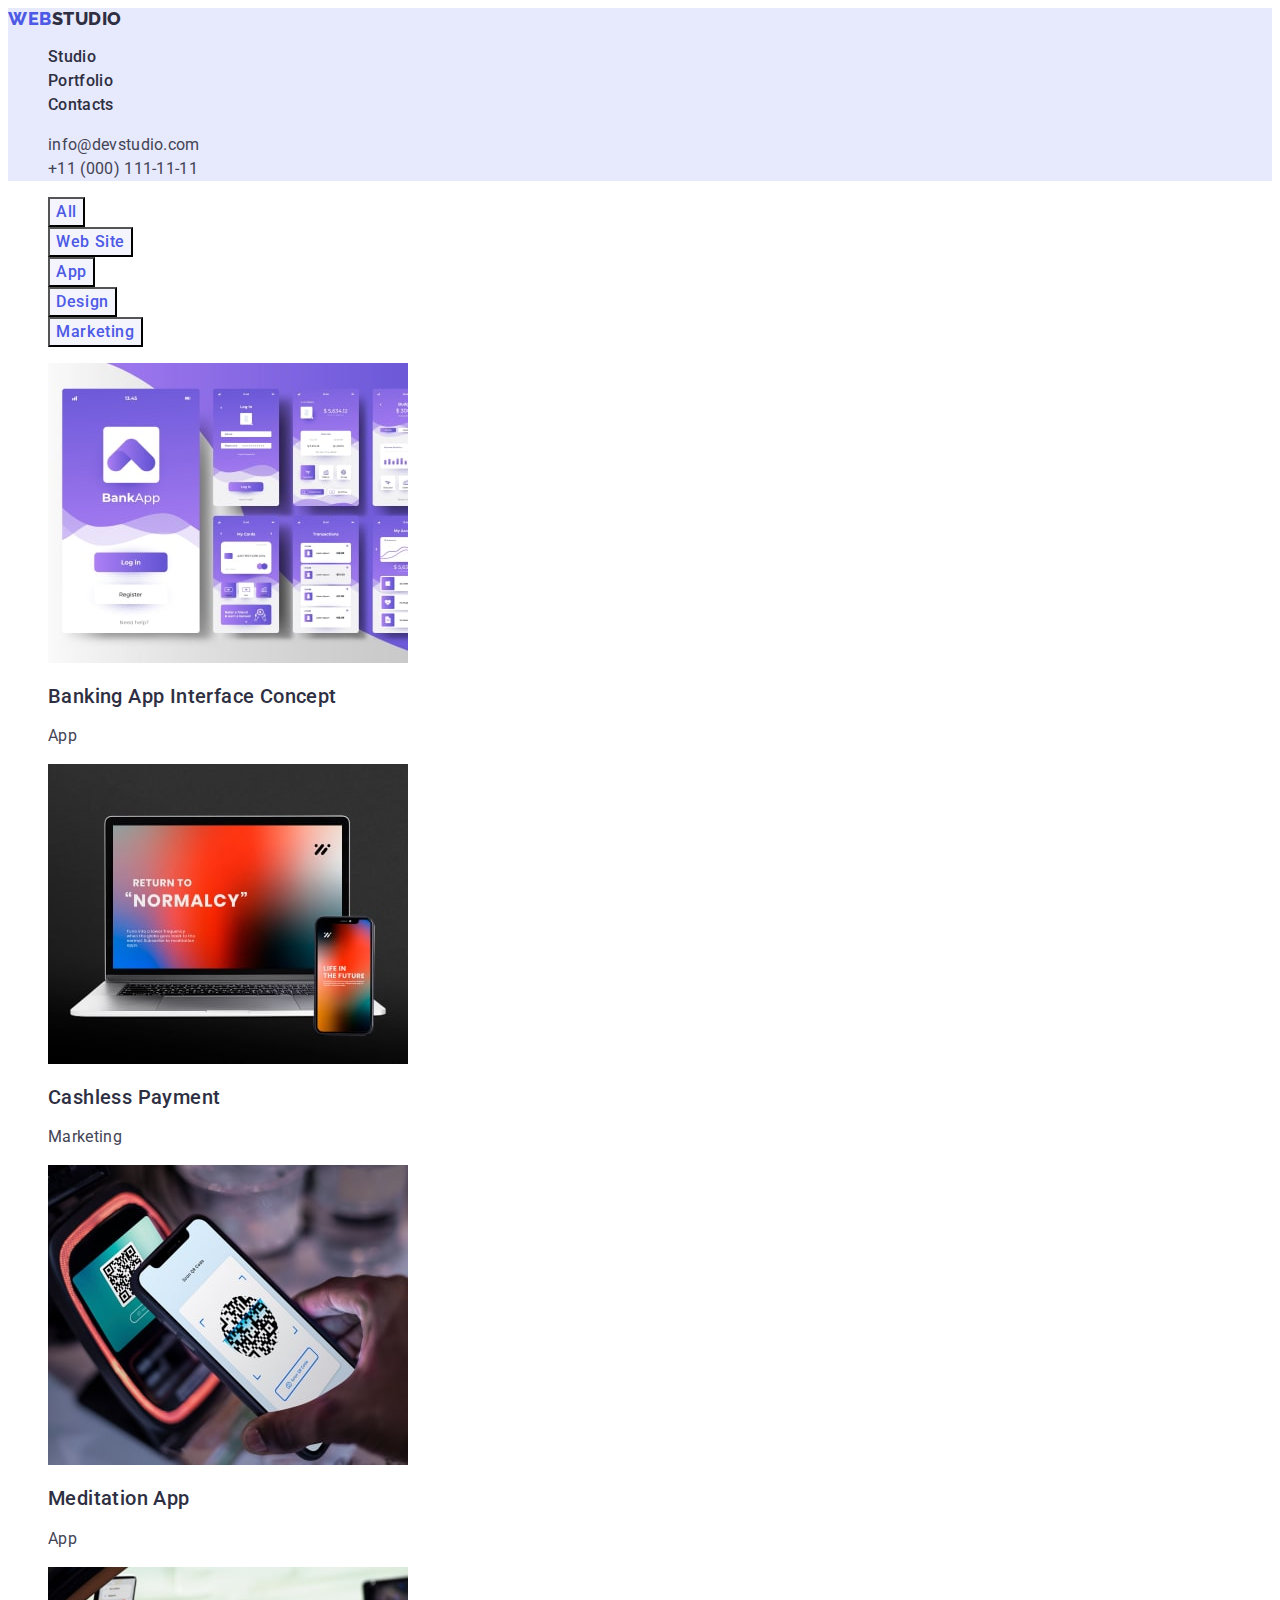
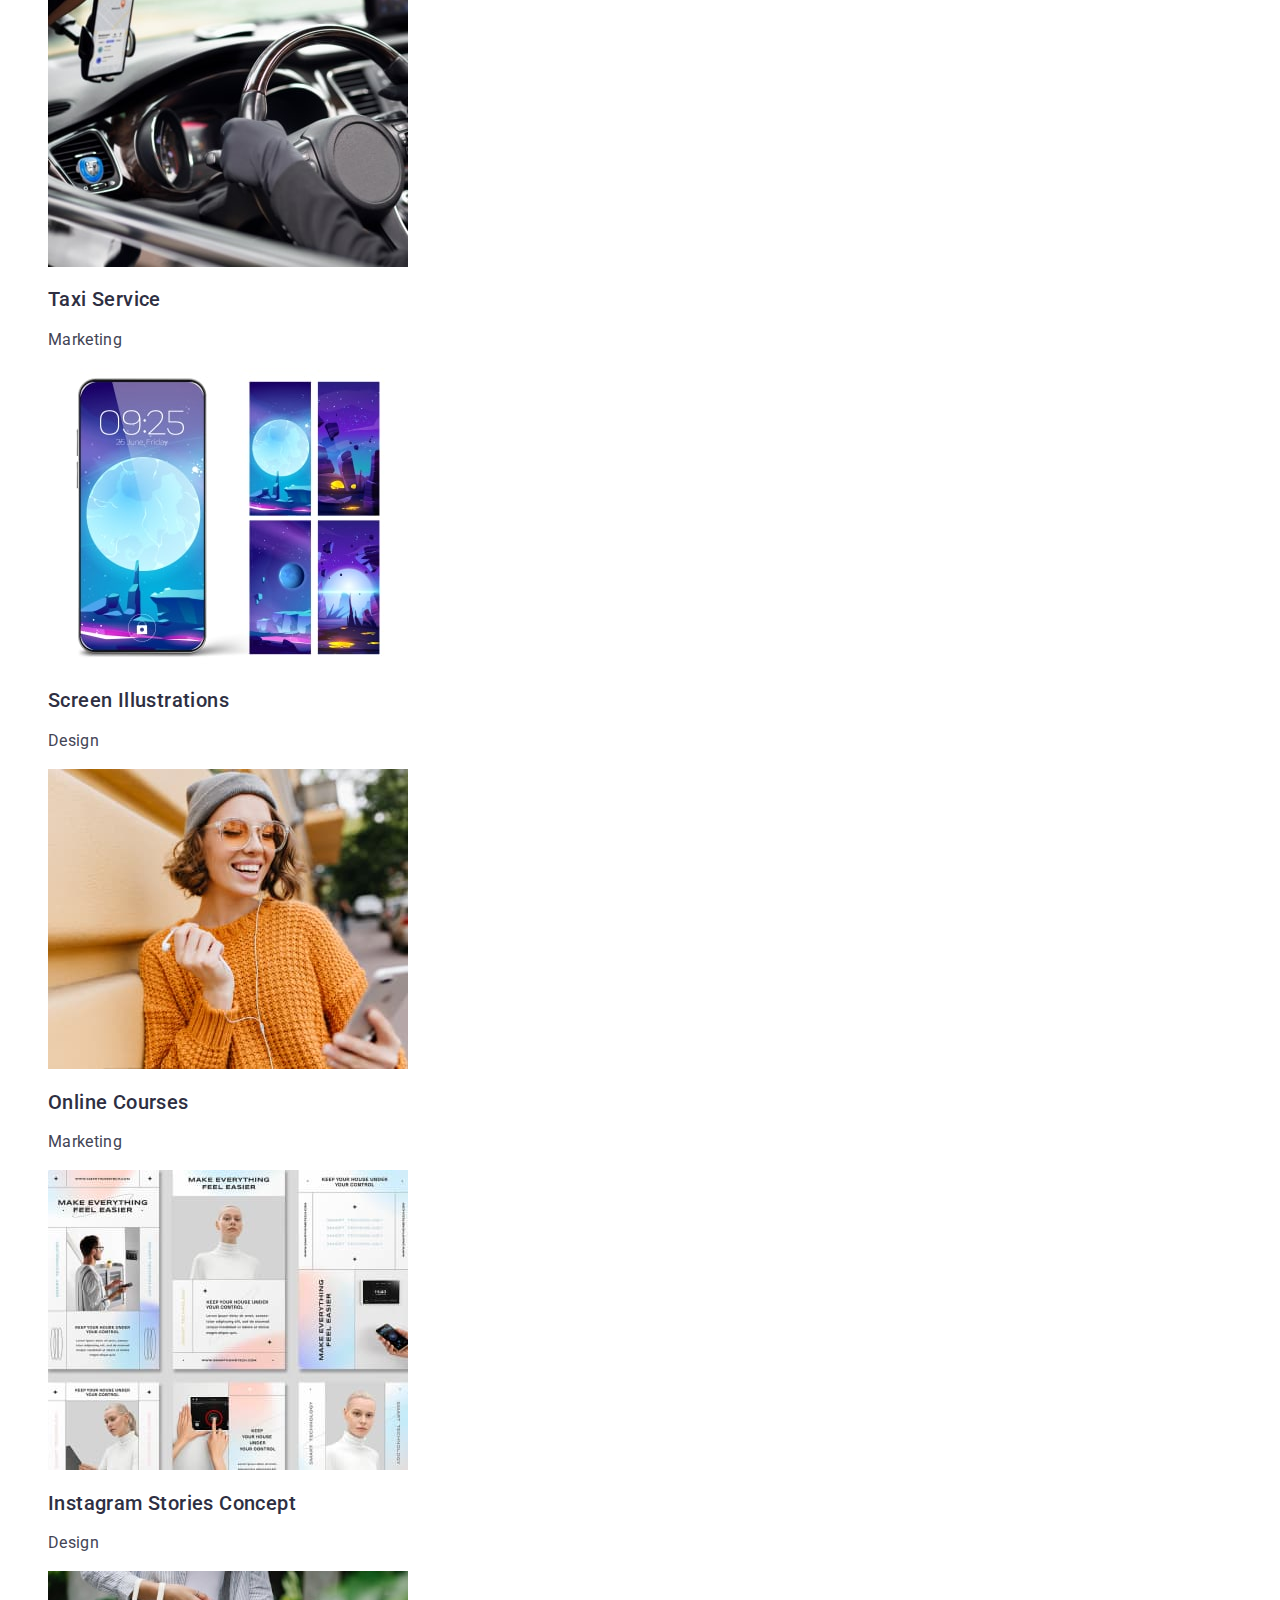
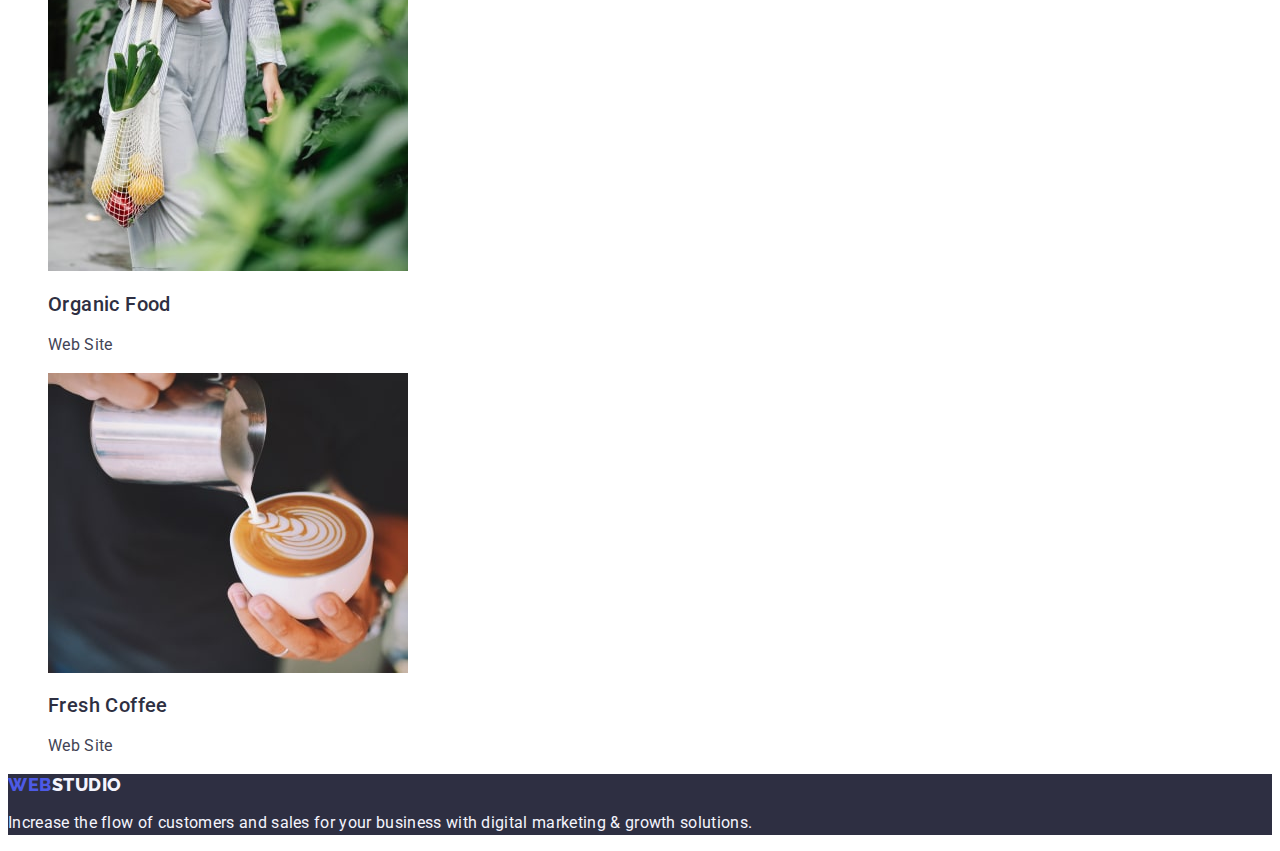
==== portfolio.html @ 14c4c674 "repo_homework2" ====
<!DOCTYPE html>
<html lang="en">
  <head>
    <meta charset="UTF-8" />
    <meta http-equiv="X-UA-Compatible" content="IE=edge" />
    <meta name="viewport" content="width=device-width, initial-scale=1.0" />
    <title>Portfolio</title>
    <link rel="preconnect" href="https://fonts.googleapis.com" />
    <link rel="preconnect" href="https://fonts.gstatic.com" crossorigin />
    <link
      href="https://fonts.googleapis.com/css2?family=Raleway:wght@800&family=Roboto:wght@400;500;700&display=swap"
      rel="stylesheet"
    />
    <link rel="stylesheet" href="./css/styles.css" />
  </head>
  <body>
    <!-- Шапка сторінки -->
    <header class="header">
      <nav class="header-navigation">
        <a class="header-logo link" href="./index.html"
          >Web<span class="header-logo-web">Studio</span></a
        >

        <ul class="header-list list">
          <li class="header-item">
            <a class="header-link link" href="./index.html">Studio</a>
          </li>
          <li class="header-item">
            <a class="header-link link" href="./portfolio.html">Portfolio</a>
          </li>
          <li class="header-item">
            <a class="header-link link" href="">Contacts</a>
          </li>
        </ul>
      </nav>
      <address class="header-address">
        <ul class="header-list list">
          <li class="header-item">
            <a class="link item-text" href="mailto:info@devstudio.com"
              >info@devstudio.com</a
            >
          </li>
          <li class="header-item">
            <a class="link item-text" href="tel:+110001111111"
              >+11 (000) 111-11-11</a
            >
          </li>
        </ul>
      </address>
    </header>

    <main>
      <section class="gellery">
        <h1 hidden>gallery</h1>
        <ul class="gallery-list list">
          <li class="gallery-item">
            <button class="gallery-btn btn" type="button">All</button>
          </li>
          <li class="gallery-item">
            <button class="gallery-btn btn" type="button">Web Site</button>
          </li>
          <li class="gallery-item">
            <button class="gallery-btn btn" type="button">App</button>
          </li>
          <li class="gallery-item">
            <button class="gallery-btn btn" type="button">Design</button>
          </li>
          <li class="gallery-item">
            <button class="gallery-btn btn" type="button">Marketing</button>
          </li>
        </ul>

        <ul class="gallery-foto-list list">
          <li class="gallery-foto-item">
            <a href="" class="link">
              <img
                src="./images/portfolio-1.jpg"
                alt="Card Content in Portfolio"
                width="360"
                height="300"
              />
              <h2 class="gallery-item-title">Banking App Interface Concept</h2>
              <p class="gallery-title-text">App</p></a
            >
          </li>
          <li class="gallery-foto-item link">
            <a href="" class="link"
              ><img
                src="./images/portfolio-2.jpg"
                alt="Card Content in Portfolio"
                width="360"
                height="300"
              />
              <h2 class="gallery-item-title">Cashless Payment</h2>
              <p class="gallery-title-text">Marketing</p>
            </a>
          </li>
          <li class="gallery-foto-item link">
            <a href="" class="link">
              <img
                src="./images/portfolio-3.jpg"
                alt="Card Content in Portfolio"
                width="360"
                height="300"
              />
              <h2 class="gallery-item-title">Meditation App</h2>
              <p class="gallery-title-text">App</p></a
            >
          </li>
          <li class="gallery-foto-item link">
            <a href="" class="link">
              <img
                src="./images/portfolio-4.jpg"
                alt="Card Content in Portfolio"
                width="360"
                height="300"
              />
              <h2 class="gallery-item-title">Taxi Service</h2>
              <p class="gallery-title-text">Marketing</p></a
            >
          </li>
          <li class="gallery-foto-item link">
            <a href="" class="link">
              <img
                src="./images/portfolio-5.jpg"
                alt="Card Content in Portfolio"
                width="360"
                height="300"
              />
              <h2 class="gallery-item-title">Screen Illustrations</h2>
              <p class="gallery-title-text">Design</p></a
            >
          </li>
          <li class="gallery-foto-item link">
            <a href="" class="link">
              <img
                src="./images/portfolio-6.jpg"
                alt="Card Content in Portfolio"
                width="360"
                height="300"
              />
              <h2 class="gallery-item-title">Online Courses</h2>
              <p class="gallery-title-text">Marketing</p></a
            >
          </li>
          <li class="gallery-foto-item link">
            <a href="" class="link">
              <img
                src="./images/portfolio-7.jpg"
                alt="Card Content in Portfolio"
                width="360"
                height="300"
              />
              <h2 class="gallery-item-title">Instagram Stories Concept</h2>
              <p class="gallery-title-text">Design</p></a
            >
          </li>
          <li class="gallery-foto-item link">
            <a href="" class="link">
              <img
                src="./images/portfolio-8.jpg"
                alt="Card Content in Portfolio"
                width="360"
                height="300"
              />
              <h2 class="gallery-item-title">Organic Food</h2>
              <p class="gallery-title-text">Web Site</p></a
            >
          </li>
          <li class="gallery-foto-item link">
            <a href="" class="link">
              <img
                src="./images/portfolio-9.jpg"
                alt="Card Content in Portfolio"
                width="360"
                height="300"
              />
              <h2 class="gallery-item-title">Fresh Coffee</h2>
              <p class="gallery-title-text">Web Site</p></a
            >
          </li>
        </ul>
      </section>
    </main>
    <footer class="footer">
      <a class="footer-logo link" href="./index.html"
        >Web<span class="footer-logo-web">Studio</span></a
      >
      <p class="footer-item-text item-text">
        Increase the flow of customers and sales for your business with digital
        marketing & growth solutions.
      </p>
    </footer>
  </body>
</html>
---- css/styles.css ----
body {
  font-family: "Roboto", sans-serif;
  color: #434455;
  background-color: #ffffff;
}

:root {
  --first-title-color: #434455;
  --second-title-color: #2e2f42;
}

.btn {
  font-family: "Roboto";
  font-style: normal;
  font-weight: 500;
  font-size: 16px;
  line-height: 1.5;
  display: flex;
  align-items: center;
  text-align: center;
  letter-spacing: 0.04em;
  cursor: pointer;
}

.header-link:hover,
.header-link:focus {
  color: #404bbf;
}
.btn:hover,
.btn-link:focus {
  background-color: #404bbf;
  color: #ffffff;
}

.item-text {
  font-weight: 400;
  font-size: 16px;
  line-height: 1.5;
  letter-spacing: 0.02em;
  color: #434455;
}
.item-text:hover {
  color: #404bbf;
}
.item-text:focus {
  color: #404bbf;
}

.section-text {
  font-weight: 700;
  font-size: 36px;
  line-height: 1.11;
  text-align: center;
  letter-spacing: 0.02em;
  text-transform: capitalize;
}
.strategy-item-title {
  font-weight: 500;
  font-size: 20px;
  line-height: 1.2;
  letter-spacing: 0.02em;
  color: #2e2f42;
}
.list {
  list-style: none;
}

.link {
  text-decoration: none;
}

.visually-hidden {
  position: absolute;
  width: 1px;
  height: 1px;
  margin: -1px;
  border: 0;
  padding: 0;
  white-space: nowrap;
  clip-path: inset(100%);
  clip: rect(0 0 0 0);
  overflow: hidden;
}

/*----------HEADER----------*/
.header {
  background-color: #e7e9fc;
}
.header-link {
  font-weight: 500;
  font-size: 16px;
  line-height: 1.5;
  letter-spacing: 0.02em;
  color: #2e2f42;
}
.header-link {
}

.header-navigation {
}
.header-logo {
  font-family: "Raleway", sans-serif;
  font-style: normal;
  font-weight: 800;
  font-size: 18px;
  line-height: 1.17;
  display: flex;
  align-items: center;
  letter-spacing: 0.03em;
  text-transform: uppercase;
  color: #4d5ae5;
}

.header-logo-web {
  font-family: "Raleway";
  font-style: normal;
  font-weight: 800;
  font-size: 18px;
  line-height: 1.17;
  display: flex;
  align-items: center;
  letter-spacing: 0.03em;
  text-transform: uppercase;
  color: #2e2f42;
}
.header-list {
}
.header-item {
}
.header-address {
  font-style: normal;
  font-weight: 400;
  font-size: 16px;
  line-height: 1.5;
  letter-spacing: 0.02em;
  color: #434455;
}

.header-address:hover,
.header-address:focus {
  color: #404bbf;
}

/*----------HERO----------*/
.hero {
  background: #2e2f42;
}
.hero-title {
  font-size: 56px;
  line-height: 1.07;
  text-align: center;
  letter-spacing: 0.02em;
  color: #ffffff;
}
.header-btn {
  font-family: "Roboto", sans-serif;
  color: #ffffff;
  background-color: #4d5ae5;
}

.header-btn:focus {
  background-color: #404bbf;
}
/*----------strategy----------*/

.strategy {
}
.about-title {
}
.visually-hidden {
}
.strategy-list {
}

.strategy-item {
}

.strategy-item-text {
  color: var(--first-title-color);
}

/*----------foto----------*/

.foto {
}

.foto-title {
  color: var(--second-title-color);
}
.foto-list {
}
.foto-item {
}
/*----------team----------*/
.team {
  background-color: #f4f4fd;
}
.team-title {
  color: var(--second-title-color);
}
.team-list {
}
.team-item {
  background-color: #ffffff;
}
.team-title-text {
  color: var(--first-title-color);
}

.team-item-title {
  font-weight: 500;
  font-size: 20px;
  line-height: 1.2;
  text-align: center;
  letter-spacing: 0.02em;
  color: var(--second-title-color);
}

/* footer */

.footer {
  background-color: #2e2f42;
}
.footer-logo {
  font-family: "Raleway", sans-serif;
  font-style: normal;
  font-weight: 800;
  font-size: 18px;
  line-height: 1.17;
  display: flex;
  align-items: center;
  letter-spacing: 0.03em;
  text-transform: uppercase;
  color: #4d5ae5;
}

.footer-logo-web {
  font-family: "Raleway", sans-serif;
  font-style: normal;
  font-weight: 800;
  font-size: 18px;
  line-height: 1.17;
  display: flex;
  align-items: center;
  letter-spacing: 0.03em;
  text-transform: uppercase;
  color: #f4f4fd;
}
.footer-item-text {
  color: #f4f4fd;
}

/* Портфоліо */
.gallery-btn {
  font-family: "Roboto", sans-serif;
  color: #4d5ae5;
}
.galery-text {
  color: var(--first-title-color);
}

.gellery {
}
.gallery-list {
}
.list {
}
.gallery-item {
}
.gallery-btn {
  color: #4d5ae5;
  background-color: #f4f4fd;
}
.gallery-btn:focus {
  background-color: #404bbf;
  color: #ffffff;
}

.gallery-foto-list {
}
.gallery-foto-item {
}
.gallery-item-title {
  font-family: "Roboto";
  font-style: normal;
  font-weight: 500;
  font-size: 20px;
  line-height: 1.2;
  letter-spacing: 0.02em;
  color: #2e2f42;
}
.gallery-title-text {
  font-family: "Roboto";
  font-style: normal;
  font-weight: 400;
  font-size: 16px;
  line-height: 1.5;
  letter-spacing: 0.02em;
  color: #434455;
}
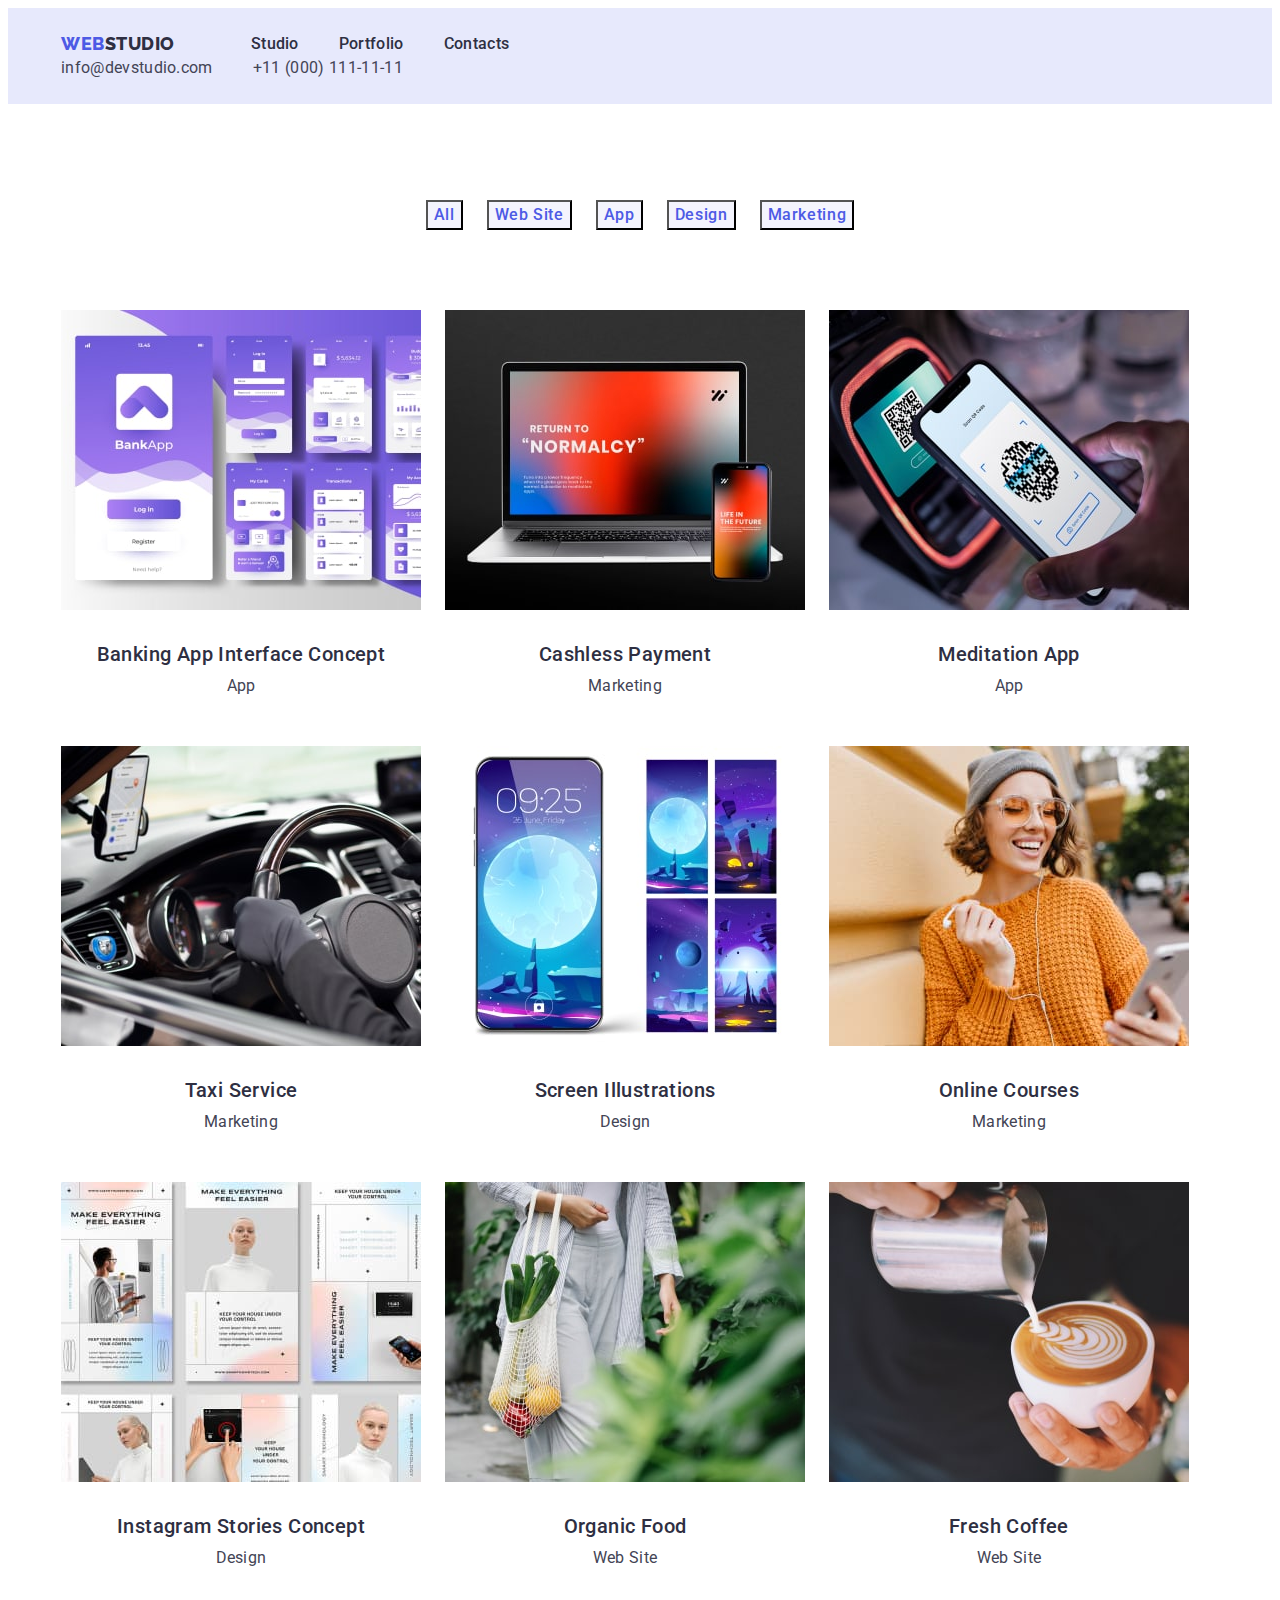
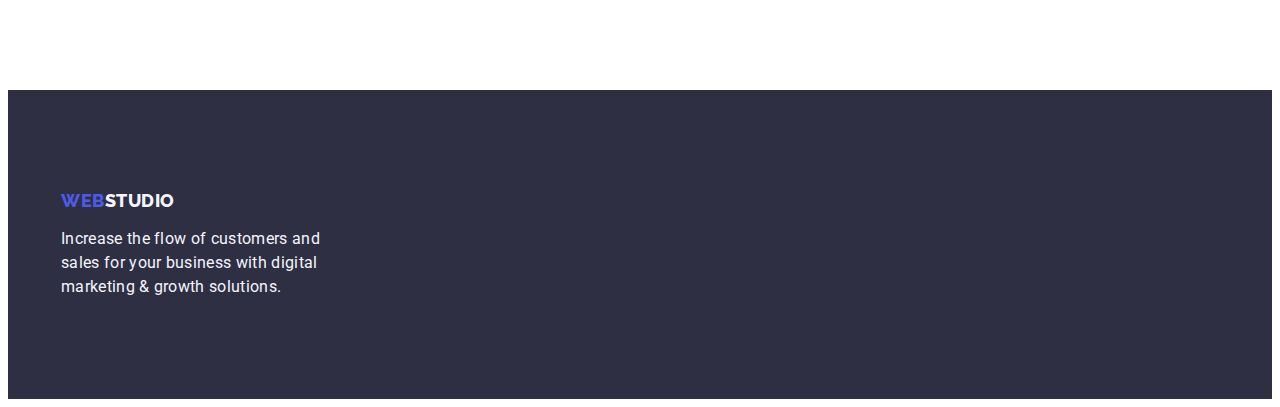
==== commit 503ae7fe: "homework3" ====
--- a/portfolio.html
+++ b/portfolio.html
@@ -11,11 +11,19 @@
       href="https://fonts.googleapis.com/css2?family=Raleway:wght@800&family=Roboto:wght@400;500;700&display=swap"
       rel="stylesheet"
     />
+    <link
+      rel="stylesheet"
+      href="https://cdnjs.cloudflare.com/ajax/libs/modern-normalize/2.0.0/modern-normalize.min.css"
+      integrity="sha512-4xo8blKMVCiXpTaLzQSLSw3KFOVPWhm/TRtuPVc4WG6kUgjH6J03IBuG7JZPkcWMxJ5huwaBpOpnwYElP/m6wg=="
+      crossorigin="anonymous"
+      referrerpolicy="no-referrer"
+    />
     <link rel="stylesheet" href="./css/styles.css" />
   </head>
   <body>
     <!-- Шапка сторінки -->
     <header class="header">
+      <div class="container">
       <nav class="header-navigation">
         <a class="header-logo link" href="./index.html"
           >Web<span class="header-logo-web">Studio</span></a
@@ -47,10 +55,12 @@
           </li>
         </ul>
       </address>
+    </div>
     </header>
 
     <main>
       <section class="gellery">
+        <div class="container">
         <h1 hidden>gallery</h1>
         <ul class="gallery-list list">
           <li class="gallery-item">
@@ -181,8 +191,10 @@
           </li>
         </ul>
       </section>
+    </div>
     </main>
     <footer class="footer">
+      <div class="container">
       <a class="footer-logo link" href="./index.html"
         >Web<span class="footer-logo-web">Studio</span></a
       >
@@ -190,6 +202,7 @@
         Increase the flow of customers and sales for your business with digital
         marketing & growth solutions.
       </p>
+    </div>
     </footer>
   </body>
 </html>
--- a/css/styles.css
+++ b/css/styles.css
@@ -1,12 +1,32 @@
+:root {
+  --first-title-color: #434455;
+  --second-title-color: #2e2f42;
+}
+
 body {
   font-family: "Roboto", sans-serif;
   color: #434455;
   background-color: #ffffff;
 }
 
-:root {
-  --first-title-color: #434455;
-  --second-title-color: #2e2f42;
+/* Скидання стилів */
+p,
+h1,
+h2,
+h3,
+h4,
+h5,
+h6 {
+  margin: 0;
+}
+
+ul {
+  margin: 0;
+  padding: 0;
+}
+
+img {
+  display: block;
 }
 
 .btn {
@@ -82,9 +102,21 @@
   overflow: hidden;
 }
 
+/* контейнер */
+.container {
+  width: 1158px;
+  padding-left: 15px;
+  padding-right: 15px;
+  /* центрування */
+  margin: 0 auto;
+  /* outline: 2px solid red; */
+}
+
 /*----------HEADER----------*/
 .header {
   background-color: #e7e9fc;
+  padding-top: 24px;
+  padding-bottom: 24px;
 }
 .header-link {
   font-weight: 500;
@@ -93,11 +125,25 @@
   letter-spacing: 0.02em;
   color: #2e2f42;
 }
-.header-link {
+.header-list {
+  display: flex;
+  gap: 40px;
 }
 
 .header-navigation {
-}
+  display: flex;
+  align-items: center;
+}
+
+.header-container {
+  display: flex;
+  align-items: center;
+}
+
+.header-logo {
+  margin-right: 76px;
+}
+
 .header-logo {
   font-family: "Raleway", sans-serif;
   font-style: normal;
@@ -123,10 +169,7 @@
   text-transform: uppercase;
   color: #2e2f42;
 }
-.header-list {
-}
-.header-item {
-}
+
 .header-address {
   font-style: normal;
   font-weight: 400;
@@ -134,7 +177,16 @@
   line-height: 1.5;
   letter-spacing: 0.02em;
   color: #434455;
-}
+  margin-left: auto;
+}
+
+/* .header-item{
+  margin-right: 40px;
+}
+
+.header-item:last-child{
+  margin-right: 0;
+} */
 
 .header-address:hover,
 .header-address:focus {
@@ -144,6 +196,8 @@
 /*----------HERO----------*/
 .hero {
   background: #2e2f42;
+  padding-top: 188px;
+  padding-bottom: 188px;
 }
 .hero-title {
   font-size: 56px;
@@ -151,54 +205,104 @@
   text-align: center;
   letter-spacing: 0.02em;
   color: #ffffff;
-}
-.header-btn {
+  margin-bottom: 48px;
+}
+
+.hero-cont {
+  display: flex;
+  align-items: center;
+  justify-content: center;
+}
+
+.hero-btn {
   font-family: "Roboto", sans-serif;
   color: #ffffff;
   background-color: #4d5ae5;
 }
 
-.header-btn:focus {
+.hero-btn:focus {
   background-color: #404bbf;
 }
+
 /*----------strategy----------*/
 
 .strategy {
-}
+  padding-top: 120px;
+  padding-bottom: 120px;
+}
+/* .strategy-container {
+  display: flex;
+  align-items: center;
+} */
+
 .about-title {
 }
-.visually-hidden {
-}
+
 .strategy-list {
+  display: flex;
+  gap: 24px;
 }
 
 .strategy-item {
+}
+
+.strategy-item-title {
+  margin-bottom: 8px;
 }
 
 .strategy-item-text {
   color: var(--first-title-color);
+  margin-bottom: 8px;
 }
 
 /*----------foto----------*/
 
 .foto {
+  padding-bottom: 120px;
 }
 
 .foto-title {
   color: var(--second-title-color);
+  margin-bottom: 72px;
 }
 .foto-list {
-}
+  display: flex;
+  gap: 24px;
+}
+.foto-center {
+  display: flex;
+  gap: 24px;
+}
+
 .foto-item {
 }
-/*----------team----------*/
+
+/* .foto-container {
+  display: flex;
+  align-items: center;
+} */
+
+/*----------team-------- */
+
 .team {
   background-color: #f4f4fd;
+  padding-top: 120px;
+  padding-bottom: 120px;
 }
 .team-title {
   color: var(--second-title-color);
-}
+  margin-bottom: 72px;
+}
+
+/* .team-container {
+  display: flex;
+  align-items: center;
+} */
+
 .team-list {
+  display: flex;
+  align-items: center;
+  gap: 24px;
 }
 .team-item {
   background-color: #ffffff;
@@ -216,10 +320,12 @@
   color: var(--second-title-color);
 }
 
-/* footer */
+/*---------footer----------*/
 
 .footer {
   background-color: #2e2f42;
+  padding-top: 100px;
+  padding-bottom: 100px;
 }
 .footer-logo {
   font-family: "Raleway", sans-serif;
@@ -248,9 +354,11 @@
 }
 .footer-item-text {
   color: #f4f4fd;
-}
-
-/* Портфоліо */
+  margin-top: 16px;
+  max-width: 264px;
+}
+
+/*-------------Портфоліо-------------*/
 .gallery-btn {
   font-family: "Roboto", sans-serif;
   color: #4d5ae5;
@@ -260,12 +368,20 @@
 }
 
 .gellery {
+  padding-top: 96px;
+  padding-bottom: 120px;
 }
 .gallery-list {
+  padding-bottom: 72px;
+  display: flex;
+  align-items: center;
+  justify-content: center;
+  gap: 24px;
 }
 .list {
 }
 .gallery-item {
+  margin-bottom: 8px;
 }
 .gallery-btn {
   color: #4d5ae5;
@@ -277,6 +393,9 @@
 }
 
 .gallery-foto-list {
+  display: flex;
+  flex-wrap: wrap;
+  gap: 48px 24px;
 }
 .gallery-foto-item {
 }
@@ -288,6 +407,11 @@
   line-height: 1.2;
   letter-spacing: 0.02em;
   color: #2e2f42;
+  margin-bottom: 8px;
+  margin-top: 32px;
+  display: flex;
+  flex-wrap: wrap;
+  justify-content: center;
 }
 .gallery-title-text {
   font-family: "Roboto";
@@ -297,4 +421,7 @@
   line-height: 1.5;
   letter-spacing: 0.02em;
   color: #434455;
-}
+  display: flex;
+  flex-wrap: wrap;
+  justify-content: center;
+}
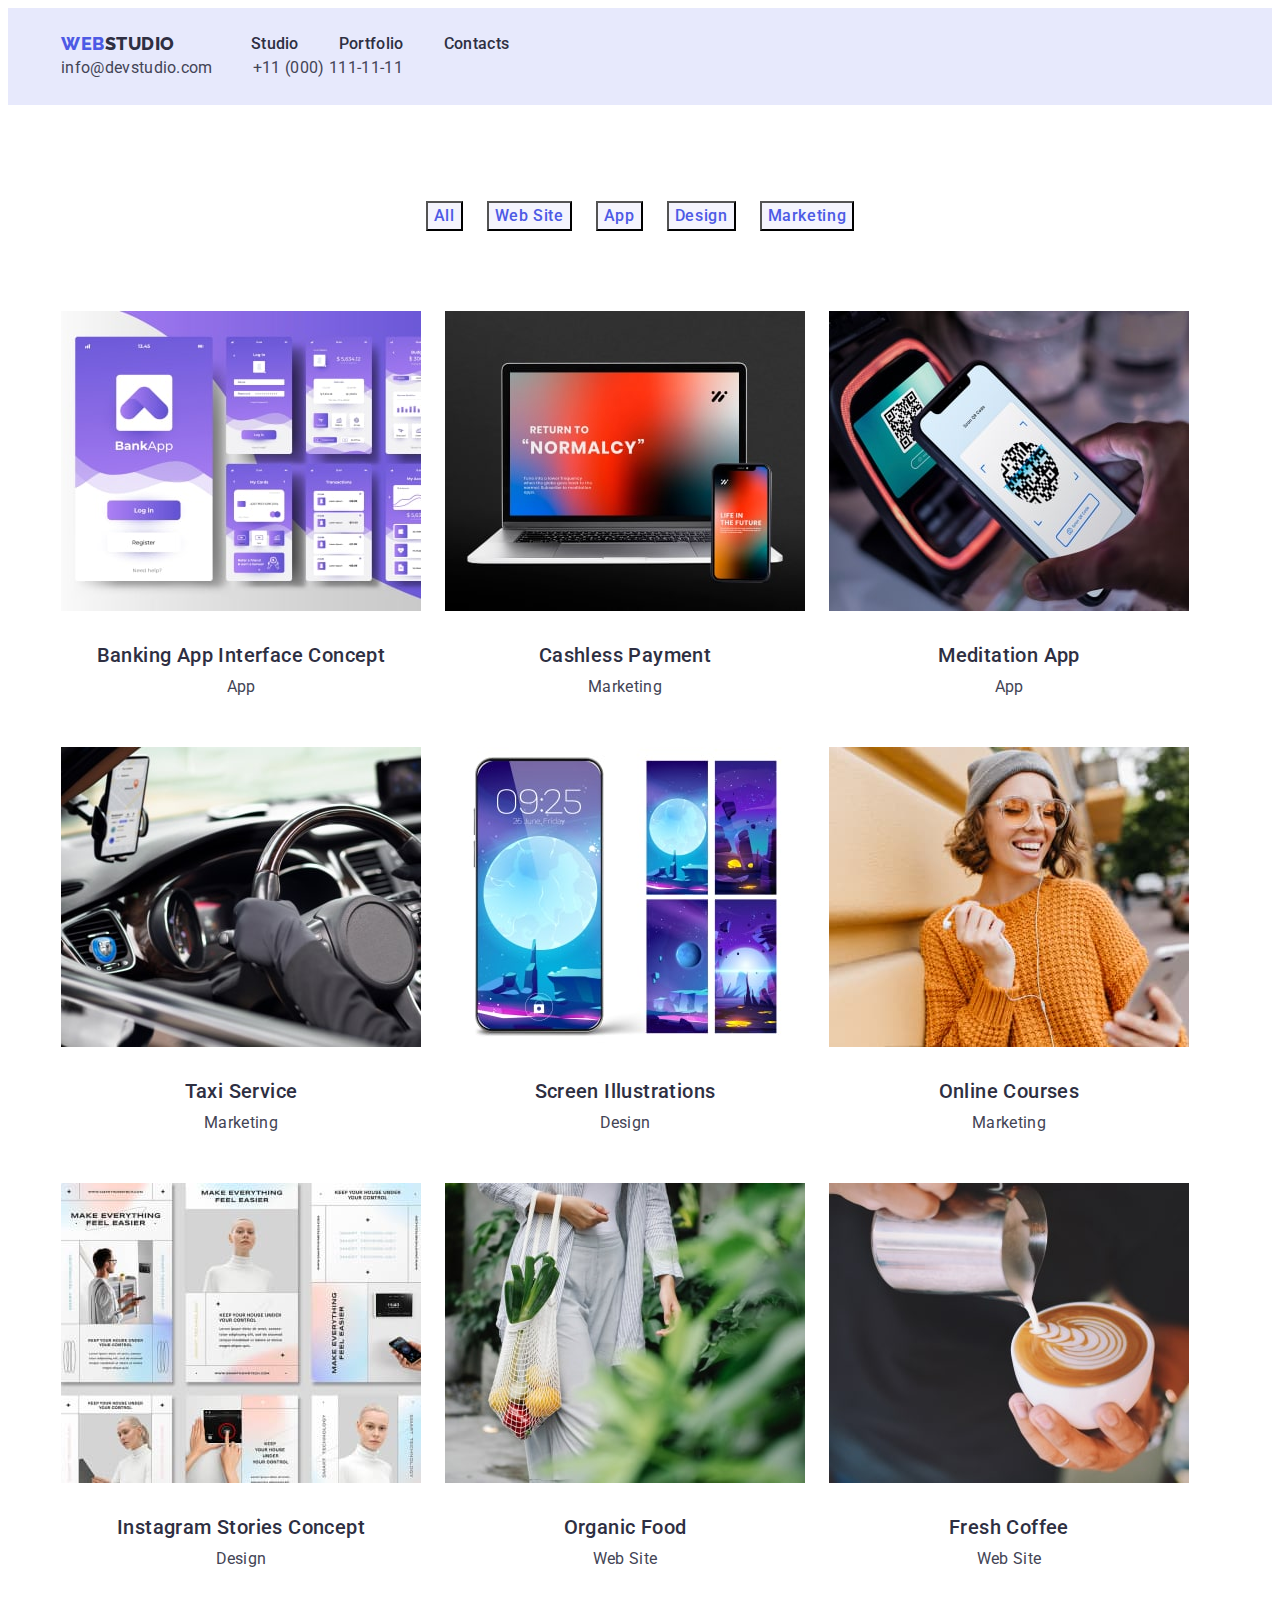
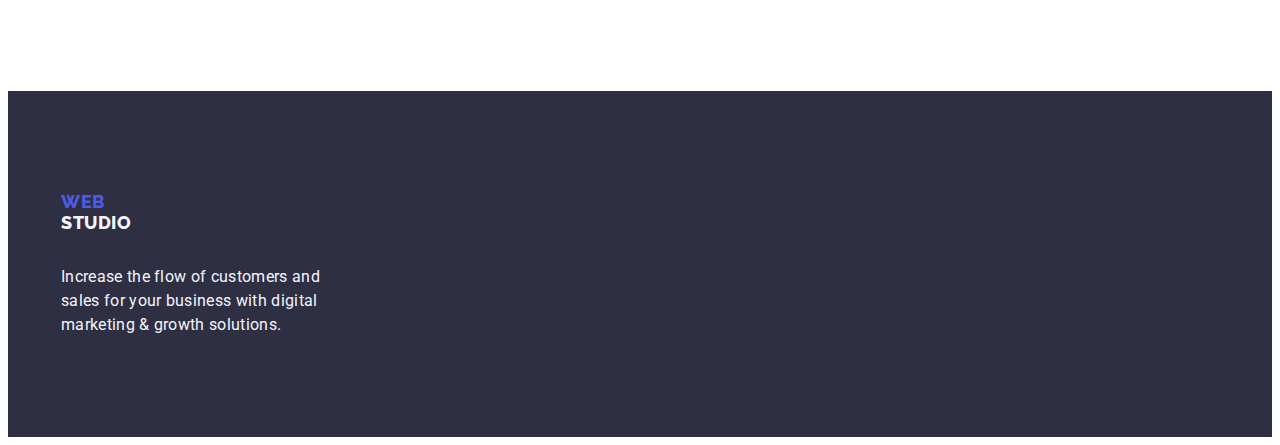
==== commit ee8cce96: "homework3.1" ====
--- a/portfolio.html
+++ b/portfolio.html
@@ -24,185 +24,187 @@
     <!-- Шапка сторінки -->
     <header class="header">
       <div class="container">
-      <nav class="header-navigation">
-        <a class="header-logo link" href="./index.html"
-          >Web<span class="header-logo-web">Studio</span></a
-        >
+        <nav class="header-navigation">
+          <a class="header-logo link" href="./index.html"
+            >Web<span class="header-logo-web">Studio</span></a
+          >
 
-        <ul class="header-list list">
-          <li class="header-item">
-            <a class="header-link link" href="./index.html">Studio</a>
-          </li>
-          <li class="header-item">
-            <a class="header-link link" href="./portfolio.html">Portfolio</a>
-          </li>
-          <li class="header-item">
-            <a class="header-link link" href="">Contacts</a>
-          </li>
-        </ul>
-      </nav>
-      <address class="header-address">
-        <ul class="header-list list">
-          <li class="header-item">
-            <a class="link item-text" href="mailto:info@devstudio.com"
-              >info@devstudio.com</a
-            >
-          </li>
-          <li class="header-item">
-            <a class="link item-text" href="tel:+110001111111"
-              >+11 (000) 111-11-11</a
-            >
-          </li>
-        </ul>
-      </address>
-    </div>
+          <ul class="header-list list">
+            <li class="header-item">
+              <a class="header-link link" href="./index.html">Studio</a>
+            </li>
+            <li class="header-item">
+              <a class="header-link link" href="./portfolio.html">Portfolio</a>
+            </li>
+            <li class="header-item">
+              <a class="header-link link" href="">Contacts</a>
+            </li>
+          </ul>
+        </nav>
+        <address class="header-address">
+          <ul class="header-list list">
+            <li class="header-item">
+              <a class="link item-text" href="mailto:info@devstudio.com"
+                >info@devstudio.com</a
+              >
+            </li>
+            <li class="header-item">
+              <a class="link item-text" href="tel:+110001111111"
+                >+11 (000) 111-11-11</a
+              >
+            </li>
+          </ul>
+        </address>
+      </div>
     </header>
 
     <main>
       <section class="gellery">
         <div class="container">
-        <h1 hidden>gallery</h1>
-        <ul class="gallery-list list">
-          <li class="gallery-item">
-            <button class="gallery-btn btn" type="button">All</button>
-          </li>
-          <li class="gallery-item">
-            <button class="gallery-btn btn" type="button">Web Site</button>
-          </li>
-          <li class="gallery-item">
-            <button class="gallery-btn btn" type="button">App</button>
-          </li>
-          <li class="gallery-item">
-            <button class="gallery-btn btn" type="button">Design</button>
-          </li>
-          <li class="gallery-item">
-            <button class="gallery-btn btn" type="button">Marketing</button>
-          </li>
-        </ul>
+          <h1 hidden>gallery</h1>
+          <ul class="gallery-list list">
+            <li class="gallery-item">
+              <button class="gallery-btn btn" type="button">All</button>
+            </li>
+            <li class="gallery-item">
+              <button class="gallery-btn btn" type="button">Web Site</button>
+            </li>
+            <li class="gallery-item">
+              <button class="gallery-btn btn" type="button">App</button>
+            </li>
+            <li class="gallery-item">
+              <button class="gallery-btn btn" type="button">Design</button>
+            </li>
+            <li class="gallery-item">
+              <button class="gallery-btn btn" type="button">Marketing</button>
+            </li>
+          </ul>
 
-        <ul class="gallery-foto-list list">
-          <li class="gallery-foto-item">
-            <a href="" class="link">
-              <img
-                src="./images/portfolio-1.jpg"
-                alt="Card Content in Portfolio"
-                width="360"
-                height="300"
-              />
-              <h2 class="gallery-item-title">Banking App Interface Concept</h2>
-              <p class="gallery-title-text">App</p></a
-            >
-          </li>
-          <li class="gallery-foto-item link">
-            <a href="" class="link"
-              ><img
-                src="./images/portfolio-2.jpg"
-                alt="Card Content in Portfolio"
-                width="360"
-                height="300"
-              />
-              <h2 class="gallery-item-title">Cashless Payment</h2>
-              <p class="gallery-title-text">Marketing</p>
-            </a>
-          </li>
-          <li class="gallery-foto-item link">
-            <a href="" class="link">
-              <img
-                src="./images/portfolio-3.jpg"
-                alt="Card Content in Portfolio"
-                width="360"
-                height="300"
-              />
-              <h2 class="gallery-item-title">Meditation App</h2>
-              <p class="gallery-title-text">App</p></a
-            >
-          </li>
-          <li class="gallery-foto-item link">
-            <a href="" class="link">
-              <img
-                src="./images/portfolio-4.jpg"
-                alt="Card Content in Portfolio"
-                width="360"
-                height="300"
-              />
-              <h2 class="gallery-item-title">Taxi Service</h2>
-              <p class="gallery-title-text">Marketing</p></a
-            >
-          </li>
-          <li class="gallery-foto-item link">
-            <a href="" class="link">
-              <img
-                src="./images/portfolio-5.jpg"
-                alt="Card Content in Portfolio"
-                width="360"
-                height="300"
-              />
-              <h2 class="gallery-item-title">Screen Illustrations</h2>
-              <p class="gallery-title-text">Design</p></a
-            >
-          </li>
-          <li class="gallery-foto-item link">
-            <a href="" class="link">
-              <img
-                src="./images/portfolio-6.jpg"
-                alt="Card Content in Portfolio"
-                width="360"
-                height="300"
-              />
-              <h2 class="gallery-item-title">Online Courses</h2>
-              <p class="gallery-title-text">Marketing</p></a
-            >
-          </li>
-          <li class="gallery-foto-item link">
-            <a href="" class="link">
-              <img
-                src="./images/portfolio-7.jpg"
-                alt="Card Content in Portfolio"
-                width="360"
-                height="300"
-              />
-              <h2 class="gallery-item-title">Instagram Stories Concept</h2>
-              <p class="gallery-title-text">Design</p></a
-            >
-          </li>
-          <li class="gallery-foto-item link">
-            <a href="" class="link">
-              <img
-                src="./images/portfolio-8.jpg"
-                alt="Card Content in Portfolio"
-                width="360"
-                height="300"
-              />
-              <h2 class="gallery-item-title">Organic Food</h2>
-              <p class="gallery-title-text">Web Site</p></a
-            >
-          </li>
-          <li class="gallery-foto-item link">
-            <a href="" class="link">
-              <img
-                src="./images/portfolio-9.jpg"
-                alt="Card Content in Portfolio"
-                width="360"
-                height="300"
-              />
-              <h2 class="gallery-item-title">Fresh Coffee</h2>
-              <p class="gallery-title-text">Web Site</p></a
-            >
-          </li>
-        </ul>
+          <ul class="gallery-foto-list list">
+            <li class="gallery-foto-item">
+              <a href="" class="link">
+                <img
+                  src="./images/portfolio-1.jpg"
+                  alt="Card Content in Portfolio"
+                  width="360"
+                  height="300"
+                />
+                <h2 class="gallery-item-title">
+                  Banking App Interface Concept
+                </h2>
+                <p class="gallery-title-text">App</p></a
+              >
+            </li>
+            <li class="gallery-foto-item link">
+              <a href="" class="link"
+                ><img
+                  src="./images/portfolio-2.jpg"
+                  alt="Card Content in Portfolio"
+                  width="360"
+                  height="300"
+                />
+                <h2 class="gallery-item-title">Cashless Payment</h2>
+                <p class="gallery-title-text">Marketing</p>
+              </a>
+            </li>
+            <li class="gallery-foto-item link">
+              <a href="" class="link">
+                <img
+                  src="./images/portfolio-3.jpg"
+                  alt="Card Content in Portfolio"
+                  width="360"
+                  height="300"
+                />
+                <h2 class="gallery-item-title">Meditation App</h2>
+                <p class="gallery-title-text">App</p></a
+              >
+            </li>
+            <li class="gallery-foto-item link">
+              <a href="" class="link">
+                <img
+                  src="./images/portfolio-4.jpg"
+                  alt="Card Content in Portfolio"
+                  width="360"
+                  height="300"
+                />
+                <h2 class="gallery-item-title">Taxi Service</h2>
+                <p class="gallery-title-text">Marketing</p></a
+              >
+            </li>
+            <li class="gallery-foto-item link">
+              <a href="" class="link">
+                <img
+                  src="./images/portfolio-5.jpg"
+                  alt="Card Content in Portfolio"
+                  width="360"
+                  height="300"
+                />
+                <h2 class="gallery-item-title">Screen Illustrations</h2>
+                <p class="gallery-title-text">Design</p></a
+              >
+            </li>
+            <li class="gallery-foto-item link">
+              <a href="" class="link">
+                <img
+                  src="./images/portfolio-6.jpg"
+                  alt="Card Content in Portfolio"
+                  width="360"
+                  height="300"
+                />
+                <h2 class="gallery-item-title">Online Courses</h2>
+                <p class="gallery-title-text">Marketing</p></a
+              >
+            </li>
+            <li class="gallery-foto-item link">
+              <a href="" class="link">
+                <img
+                  src="./images/portfolio-7.jpg"
+                  alt="Card Content in Portfolio"
+                  width="360"
+                  height="300"
+                />
+                <h2 class="gallery-item-title">Instagram Stories Concept</h2>
+                <p class="gallery-title-text">Design</p></a
+              >
+            </li>
+            <li class="gallery-foto-item link">
+              <a href="" class="link">
+                <img
+                  src="./images/portfolio-8.jpg"
+                  alt="Card Content in Portfolio"
+                  width="360"
+                  height="300"
+                />
+                <h2 class="gallery-item-title">Organic Food</h2>
+                <p class="gallery-title-text">Web Site</p></a
+              >
+            </li>
+            <li class="gallery-foto-item link">
+              <a href="" class="link">
+                <img
+                  src="./images/portfolio-9.jpg"
+                  alt="Card Content in Portfolio"
+                  width="360"
+                  height="300"
+                />
+                <h2 class="gallery-item-title">Fresh Coffee</h2>
+                <p class="gallery-title-text">Web Site</p></a
+              >
+            </li>
+          </ul>
+        </div>
       </section>
-    </div>
     </main>
     <footer class="footer">
       <div class="container">
-      <a class="footer-logo link" href="./index.html"
-        >Web<span class="footer-logo-web">Studio</span></a
-      >
-      <p class="footer-item-text item-text">
-        Increase the flow of customers and sales for your business with digital
-        marketing & growth solutions.
-      </p>
-    </div>
+        <a class="footer-logo link" href="./index.html"
+          >Web<span class="footer-logo-web">Studio</span></a
+        >
+        <p class="footer-item-text item-text">
+          Increase the flow of customers and sales for your business with
+          digital marketing & growth solutions.
+        </p>
+      </div>
     </footer>
   </body>
 </html>
--- a/css/styles.css
+++ b/css/styles.css
@@ -117,6 +117,7 @@
   background-color: #e7e9fc;
   padding-top: 24px;
   padding-bottom: 24px;
+  border-bottom: 1px solid #e7e9fc;
 }
 .header-link {
   font-weight: 500;
@@ -178,6 +179,11 @@
   letter-spacing: 0.02em;
   color: #434455;
   margin-left: auto;
+}
+
+.header-link {
+  padding-top: 24px;
+  padding-bottom: 24px;
 }
 
 /* .header-item{
@@ -206,18 +212,26 @@
   letter-spacing: 0.02em;
   color: #ffffff;
   margin-bottom: 48px;
-}
-
-.hero-cont {
+  max-width: 496px;
+}
+
+/* .hero-cont {
   display: flex;
   align-items: center;
   justify-content: center;
-}
+} */
 
 .hero-btn {
   font-family: "Roboto", sans-serif;
   color: #ffffff;
   background-color: #4d5ae5;
+  display: block;
+  /* margin: center; */
+  min-width: 169px;
+  height: 56px;
+  border: none;
+  border-radius: 4px;
+  cursor: pointer;
 }
 
 .hero-btn:focus {
@@ -244,6 +258,7 @@
 }
 
 .strategy-item {
+  width: calc((100% - 72px) / 4);
 }
 
 .strategy-item-title {
@@ -275,6 +290,9 @@
 }
 
 .foto-item {
+  display: flex;
+  gap: 24px;
+  width: calc((100% - 48px) / 3);
 }
 
 /* .foto-container {
@@ -306,9 +324,21 @@
 }
 .team-item {
   background-color: #ffffff;
+  width: calc((100% - 72px) / 4);
+  border-radius: 0px 0px 4px 4px;
 }
 .team-title-text {
   color: var(--first-title-color);
+  text-align: center;
+}
+
+.tim-text {
+  padding: 32px 16px 32px;
+}
+
+.tim-item-title {
+  text-align: center;
+  margin-bottom: 8px;
 }
 
 .team-item-title {
@@ -339,6 +369,10 @@
   text-transform: uppercase;
   color: #4d5ae5;
 }
+.footer-logo {
+  display: inline-block;
+  margin-bottom: 16px;
+}
 
 .footer-logo-web {
   font-family: "Raleway", sans-serif;
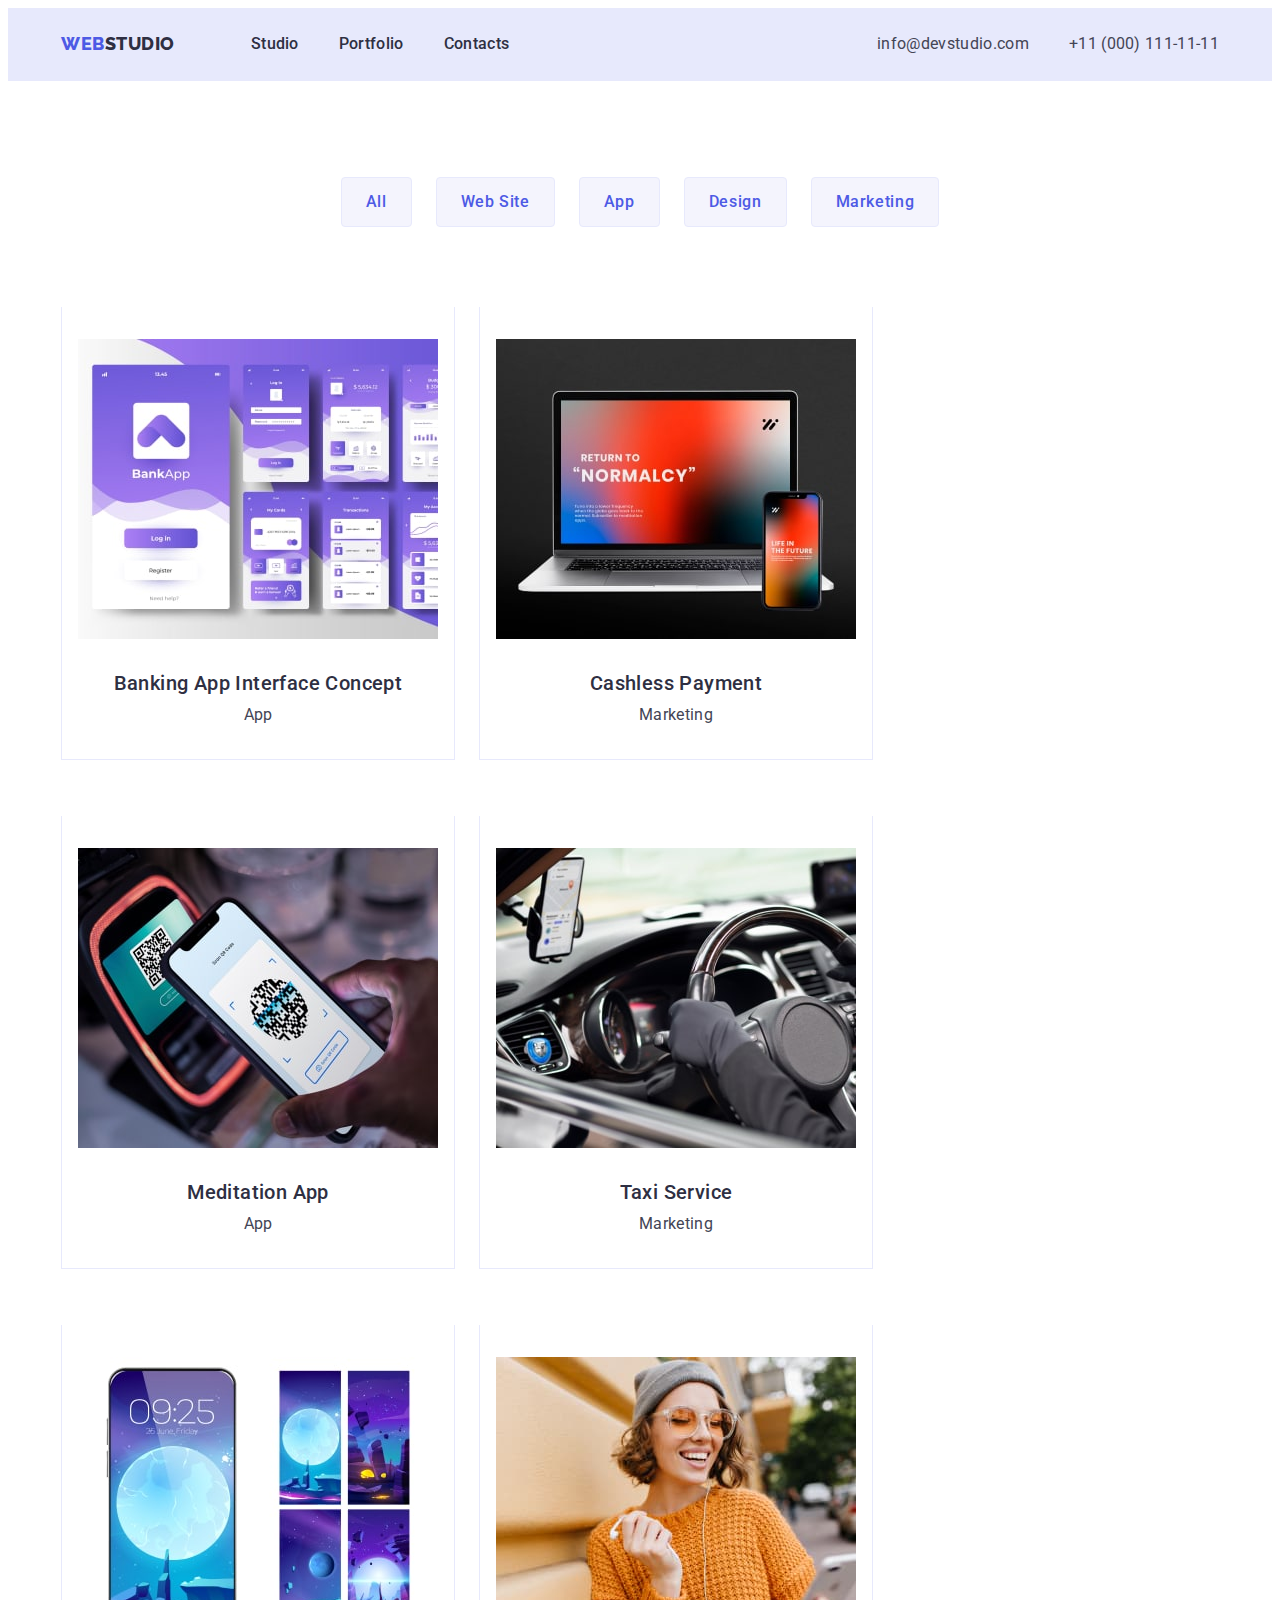
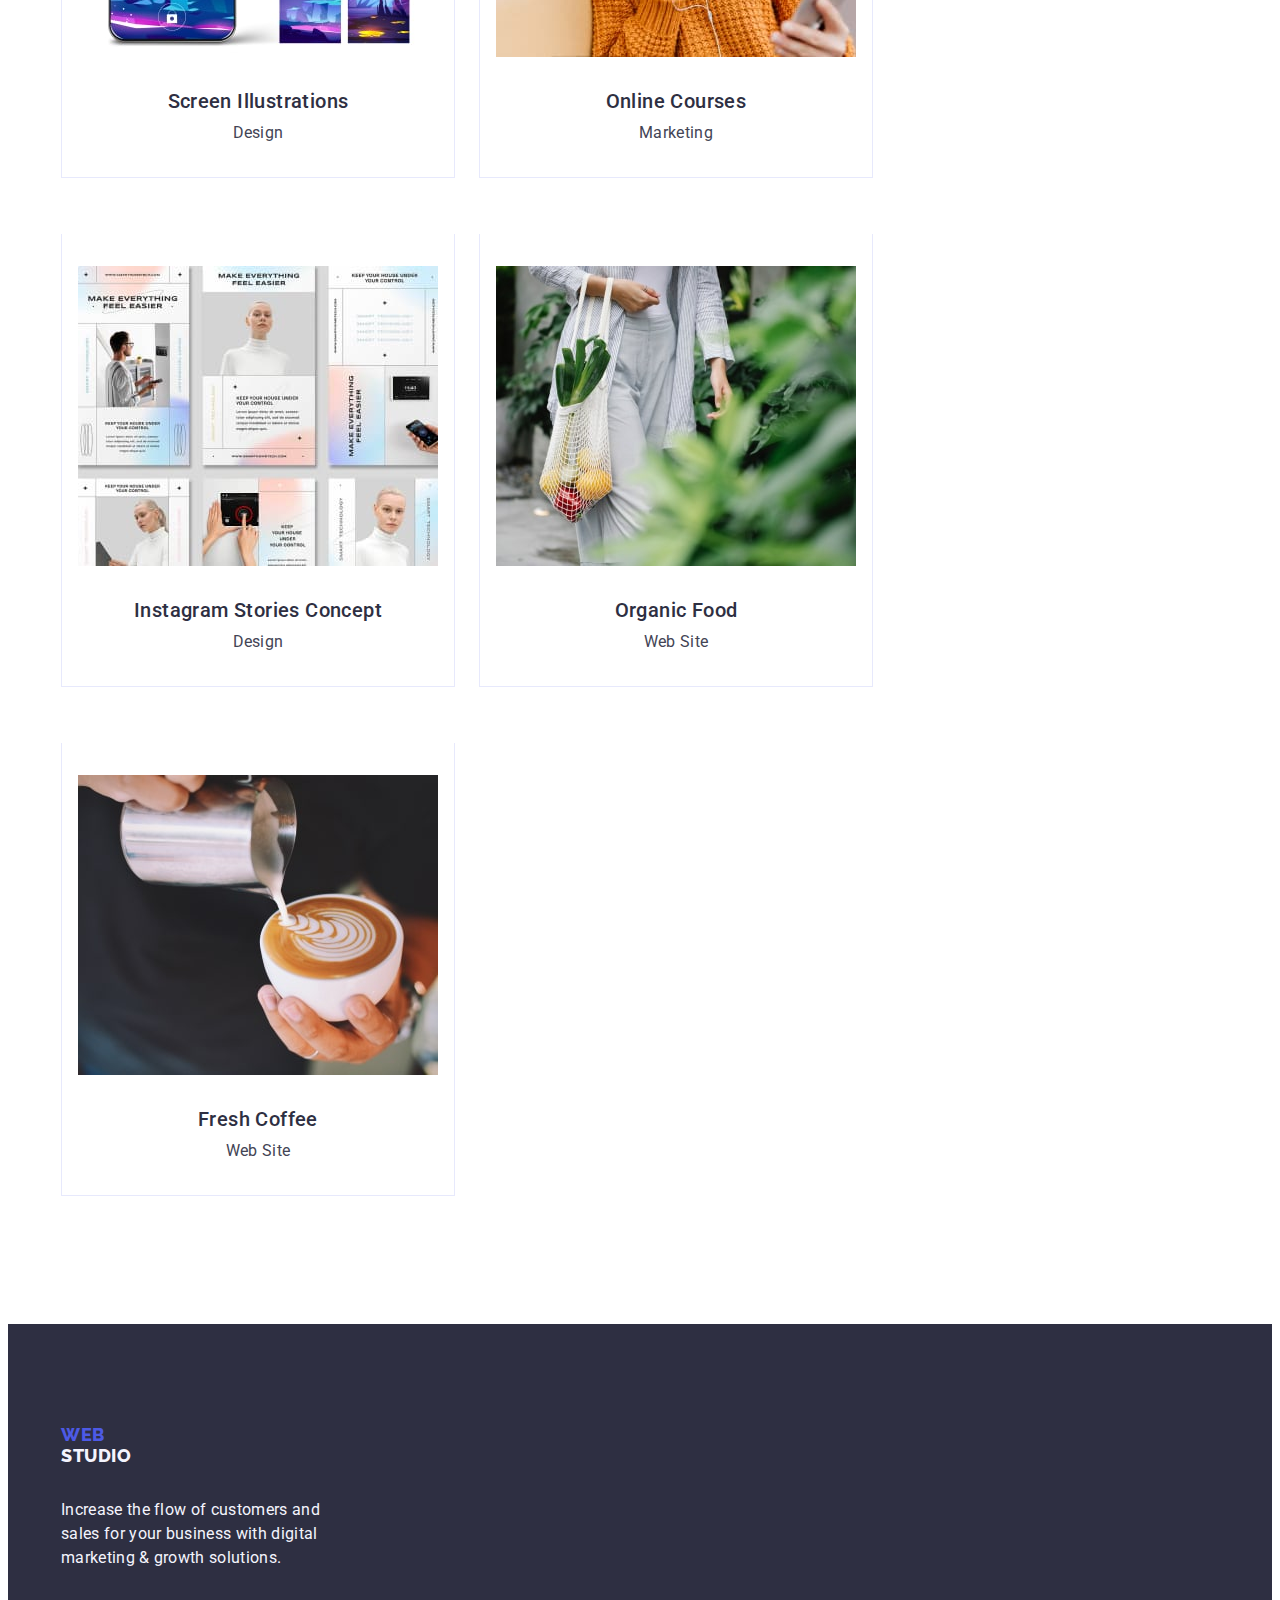
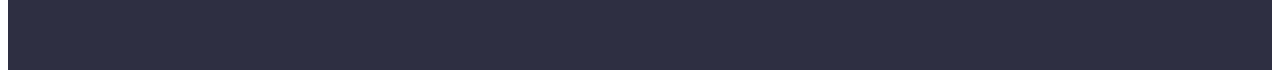
==== commit 18bfea41: "homework3_2" ====
--- a/portfolio.html
+++ b/portfolio.html
@@ -23,7 +23,7 @@
   <body>
     <!-- Шапка сторінки -->
     <header class="header">
-      <div class="container">
+      <div class="container header-container">
         <nav class="header-navigation">
           <a class="header-logo link" href="./index.html"
             >Web<span class="header-logo-web">Studio</span></a
@@ -83,112 +83,130 @@
           <ul class="gallery-foto-list list">
             <li class="gallery-foto-item">
               <a href="" class="link">
-                <img
-                  src="./images/portfolio-1.jpg"
-                  alt="Card Content in Portfolio"
-                  width="360"
-                  height="300"
-                />
-                <h2 class="gallery-item-title">
-                  Banking App Interface Concept
-                </h2>
-                <p class="gallery-title-text">App</p></a
+                <div class="gallery-foto-container">
+                  <img
+                    src="./images/portfolio-1.jpg"
+                    alt="Card Content in Portfolio"
+                    width="360"
+                    height="300"
+                  />
+                  <h2 class="gallery-item-title">
+                    Banking App Interface Concept
+                  </h2>
+                  <p class="gallery-title-text">App</p>
+                </div></a
               >
             </li>
             <li class="gallery-foto-item link">
               <a href="" class="link"
-                ><img
-                  src="./images/portfolio-2.jpg"
-                  alt="Card Content in Portfolio"
-                  width="360"
-                  height="300"
-                />
-                <h2 class="gallery-item-title">Cashless Payment</h2>
-                <p class="gallery-title-text">Marketing</p>
+                ><div class="gallery-foto-container">
+                  <img
+                    src="./images/portfolio-2.jpg"
+                    alt="Card Content in Portfolio"
+                    width="360"
+                    height="300"
+                  />
+                  <h2 class="gallery-item-title">Cashless Payment</h2>
+                  <p class="gallery-title-text">Marketing</p>
+                </div>
               </a>
             </li>
             <li class="gallery-foto-item link">
-              <a href="" class="link">
-                <img
-                  src="./images/portfolio-3.jpg"
-                  alt="Card Content in Portfolio"
-                  width="360"
-                  height="300"
-                />
-                <h2 class="gallery-item-title">Meditation App</h2>
-                <p class="gallery-title-text">App</p></a
-              >
-            </li>
-            <li class="gallery-foto-item link">
-              <a href="" class="link">
-                <img
-                  src="./images/portfolio-4.jpg"
-                  alt="Card Content in Portfolio"
-                  width="360"
-                  height="300"
-                />
-                <h2 class="gallery-item-title">Taxi Service</h2>
-                <p class="gallery-title-text">Marketing</p></a
-              >
-            </li>
-            <li class="gallery-foto-item link">
-              <a href="" class="link">
-                <img
-                  src="./images/portfolio-5.jpg"
-                  alt="Card Content in Portfolio"
-                  width="360"
-                  height="300"
-                />
-                <h2 class="gallery-item-title">Screen Illustrations</h2>
-                <p class="gallery-title-text">Design</p></a
-              >
-            </li>
-            <li class="gallery-foto-item link">
-              <a href="" class="link">
-                <img
-                  src="./images/portfolio-6.jpg"
-                  alt="Card Content in Portfolio"
-                  width="360"
-                  height="300"
-                />
-                <h2 class="gallery-item-title">Online Courses</h2>
-                <p class="gallery-title-text">Marketing</p></a
-              >
-            </li>
-            <li class="gallery-foto-item link">
-              <a href="" class="link">
-                <img
-                  src="./images/portfolio-7.jpg"
-                  alt="Card Content in Portfolio"
-                  width="360"
-                  height="300"
-                />
-                <h2 class="gallery-item-title">Instagram Stories Concept</h2>
-                <p class="gallery-title-text">Design</p></a
-              >
-            </li>
-            <li class="gallery-foto-item link">
-              <a href="" class="link">
-                <img
-                  src="./images/portfolio-8.jpg"
-                  alt="Card Content in Portfolio"
-                  width="360"
-                  height="300"
-                />
-                <h2 class="gallery-item-title">Organic Food</h2>
-                <p class="gallery-title-text">Web Site</p></a
-              >
-            </li>
-            <li class="gallery-foto-item link">
-              <a href="" class="link">
-                <img
-                  src="./images/portfolio-9.jpg"
-                  alt="Card Content in Portfolio"
-                  width="360"
-                  height="300"
-                />
-                <h2 class="gallery-item-title">Fresh Coffee</h2>
-                <p class="gallery-title-text">Web Site</p></a
+              <a href="" class="link"
+                ><div class="gallery-foto-container">
+                  <img
+                    src="./images/portfolio-3.jpg"
+                    alt="Card Content in Portfolio"
+                    width="360"
+                    height="300"
+                  />
+                  <h2 class="gallery-item-title">Meditation App</h2>
+                  <p class="gallery-title-text">App</p>
+                </div></a
+              >
+            </li>
+            <li class="gallery-foto-item link">
+              <a href="" class="link">
+                <div class="gallery-foto-container">
+                  <img
+                    src="./images/portfolio-4.jpg"
+                    alt="Card Content in Portfolio"
+                    width="360"
+                    height="300"
+                  />
+                  <h2 class="gallery-item-title">Taxi Service</h2>
+                  <p class="gallery-title-text">Marketing</p>
+                </div></a
+              >
+            </li>
+            <li class="gallery-foto-item link">
+              <a href="" class="link">
+                <div class="gallery-foto-container">
+                  <img
+                    src="./images/portfolio-5.jpg"
+                    alt="Card Content in Portfolio"
+                    width="360"
+                    height="300"
+                  />
+                  <h2 class="gallery-item-title">Screen Illustrations</h2>
+                  <p class="gallery-title-text">Design</p>
+                </div></a
+              >
+            </li>
+            <li class="gallery-foto-item link">
+              <a href="" class="link">
+                <div class="gallery-foto-container">
+                  <img
+                    src="./images/portfolio-6.jpg"
+                    alt="Card Content in Portfolio"
+                    width="360"
+                    height="300"
+                  />
+                  <h2 class="gallery-item-title">Online Courses</h2>
+                  <p class="gallery-title-text">Marketing</p>
+                </div></a
+              >
+            </li>
+            <li class="gallery-foto-item link">
+              <a href="" class="link">
+                <div class="gallery-foto-container">
+                  <img
+                    src="./images/portfolio-7.jpg"
+                    alt="Card Content in Portfolio"
+                    width="360"
+                    height="300"
+                  />
+                  <h2 class="gallery-item-title">Instagram Stories Concept</h2>
+                  <p class="gallery-title-text">Design</p>
+                </div></a
+              >
+            </li>
+            <li class="gallery-foto-item link">
+              <a href="" class="link">
+                <div class="gallery-foto-container">
+                  <img
+                    src="./images/portfolio-8.jpg"
+                    alt="Card Content in Portfolio"
+                    width="360"
+                    height="300"
+                  />
+                  <h2 class="gallery-item-title">Organic Food</h2>
+                  <p class="gallery-title-text">Web Site</p>
+                </div></a
+              >
+            </li>
+            <li class="gallery-foto-item link">
+              <a href="" class="link">
+                <div class="gallery-foto-container">
+                  <img
+                    src="./images/portfolio-9.jpg"
+                    alt="Card Content in Portfolio"
+                    width="360"
+                    height="300"
+                  />
+                  <h2 class="gallery-item-title">Fresh Coffee</h2>
+                  <p class="gallery-title-text">Web Site</p>
+                </div></a
               >
             </li>
           </ul>
--- a/css/styles.css
+++ b/css/styles.css
@@ -406,24 +406,31 @@
   padding-bottom: 120px;
 }
 .gallery-list {
-  padding-bottom: 72px;
+  /* padding-bottom: 72px; */
   display: flex;
   align-items: center;
   justify-content: center;
   gap: 24px;
-}
-.list {
-}
+  margin-bottom: 72px;
+}
+
 .gallery-item {
   margin-bottom: 8px;
 }
 .gallery-btn {
   color: #4d5ae5;
   background-color: #f4f4fd;
+  padding: 12px 24px 12px;
+  border: 1px solid #e7e9fc;
+  border-radius: 4px;
+}
+.gallery-btn:hover {
+  border: 1px solid transparent;
 }
 .gallery-btn:focus {
   background-color: #404bbf;
   color: #ffffff;
+  border: 1px solid transparent;
 }
 
 .gallery-foto-list {
@@ -459,3 +466,9 @@
   flex-wrap: wrap;
   justify-content: center;
 }
+.gallery-foto-container {
+  padding: 32px 16px;
+  border: 1px solid #e7e9fc;
+  border-top: none;
+  margin-bottom: 8px;
+}
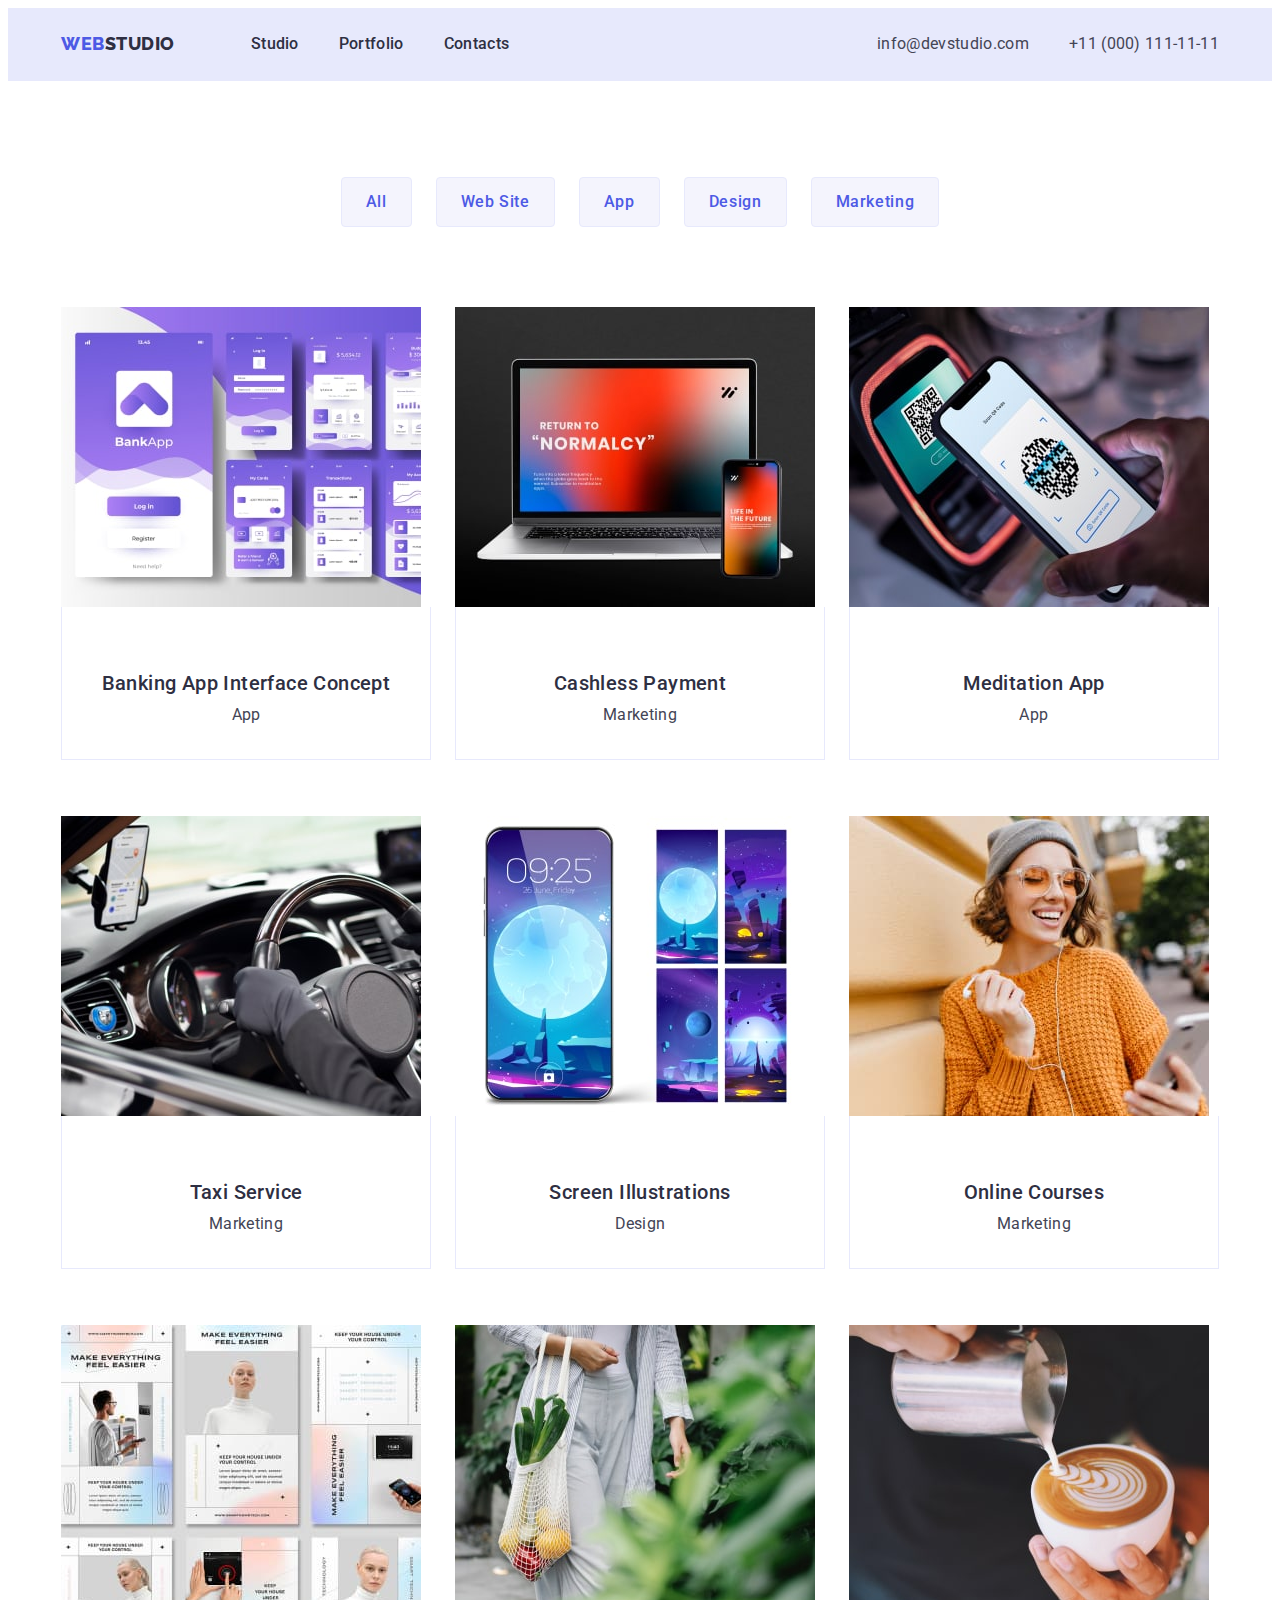
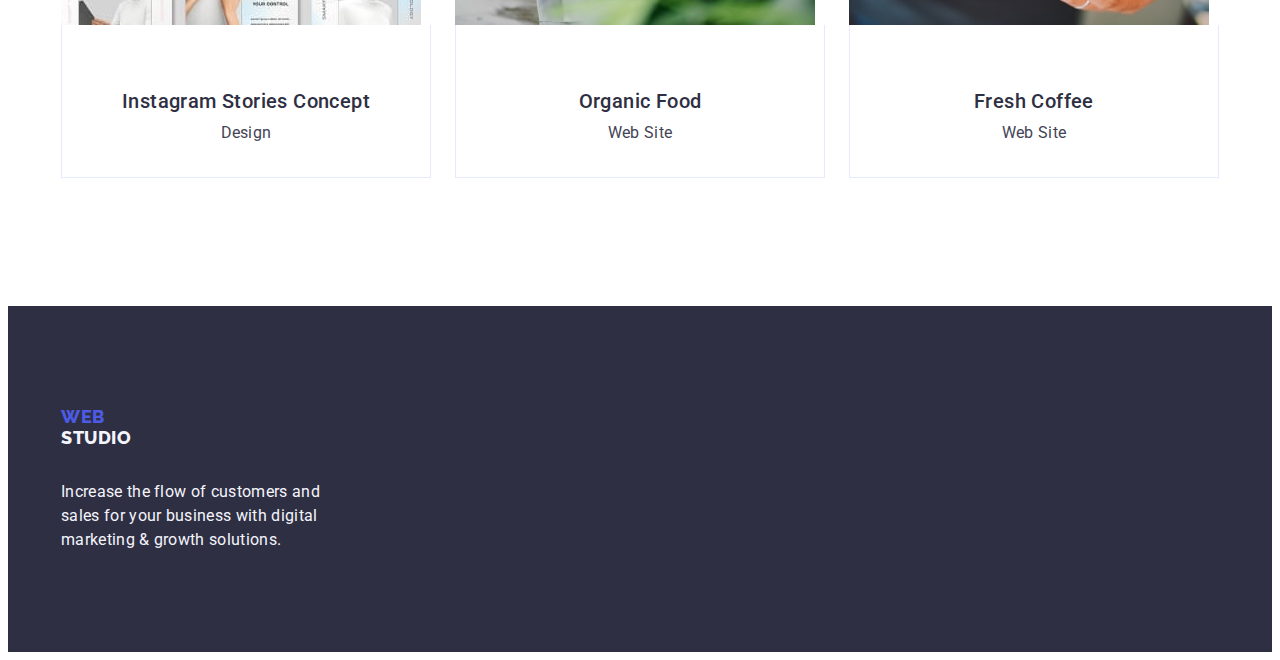
==== commit 5326baf2: "home3" ====
--- a/portfolio.html
+++ b/portfolio.html
@@ -83,13 +83,13 @@
           <ul class="gallery-foto-list list">
             <li class="gallery-foto-item">
               <a href="" class="link">
-                <div class="gallery-foto-container">
-                  <img
-                    src="./images/portfolio-1.jpg"
-                    alt="Card Content in Portfolio"
-                    width="360"
-                    height="300"
-                  />
+                <img
+                  src="./images/portfolio-1.jpg"
+                  alt="Card Content in Portfolio"
+                  width="360"
+                  height="300"
+                />
+                <div class="gallery-foto-container">
                   <h2 class="gallery-item-title">
                     Banking App Interface Concept
                   </h2>
@@ -98,28 +98,28 @@
               >
             </li>
             <li class="gallery-foto-item link">
-              <a href="" class="link"
-                ><div class="gallery-foto-container">
-                  <img
-                    src="./images/portfolio-2.jpg"
-                    alt="Card Content in Portfolio"
-                    width="360"
-                    height="300"
-                  />
+              <a href="" class="link">
+                <img
+                  src="./images/portfolio-2.jpg"
+                  alt="Card Content in Portfolio"
+                  width="360"
+                  height="300"
+                />
+                <div class="gallery-foto-container">
                   <h2 class="gallery-item-title">Cashless Payment</h2>
                   <p class="gallery-title-text">Marketing</p>
                 </div>
               </a>
             </li>
             <li class="gallery-foto-item link">
-              <a href="" class="link"
-                ><div class="gallery-foto-container">
-                  <img
-                    src="./images/portfolio-3.jpg"
-                    alt="Card Content in Portfolio"
-                    width="360"
-                    height="300"
-                  />
+              <a href="" class="link">
+                <img
+                  src="./images/portfolio-3.jpg"
+                  alt="Card Content in Portfolio"
+                  width="360"
+                  height="300"
+                />
+                <div class="gallery-foto-container">
                   <h2 class="gallery-item-title">Meditation App</h2>
                   <p class="gallery-title-text">App</p>
                 </div></a
@@ -127,13 +127,13 @@
             </li>
             <li class="gallery-foto-item link">
               <a href="" class="link">
-                <div class="gallery-foto-container">
-                  <img
-                    src="./images/portfolio-4.jpg"
-                    alt="Card Content in Portfolio"
-                    width="360"
-                    height="300"
-                  />
+                <img
+                  src="./images/portfolio-4.jpg"
+                  alt="Card Content in Portfolio"
+                  width="360"
+                  height="300"
+                />
+                <div class="gallery-foto-container">
                   <h2 class="gallery-item-title">Taxi Service</h2>
                   <p class="gallery-title-text">Marketing</p>
                 </div></a
@@ -141,13 +141,13 @@
             </li>
             <li class="gallery-foto-item link">
               <a href="" class="link">
-                <div class="gallery-foto-container">
-                  <img
-                    src="./images/portfolio-5.jpg"
-                    alt="Card Content in Portfolio"
-                    width="360"
-                    height="300"
-                  />
+                <img
+                  src="./images/portfolio-5.jpg"
+                  alt="Card Content in Portfolio"
+                  width="360"
+                  height="300"
+                />
+                <div class="gallery-foto-container">
                   <h2 class="gallery-item-title">Screen Illustrations</h2>
                   <p class="gallery-title-text">Design</p>
                 </div></a
@@ -155,13 +155,13 @@
             </li>
             <li class="gallery-foto-item link">
               <a href="" class="link">
-                <div class="gallery-foto-container">
-                  <img
-                    src="./images/portfolio-6.jpg"
-                    alt="Card Content in Portfolio"
-                    width="360"
-                    height="300"
-                  />
+                <img
+                  src="./images/portfolio-6.jpg"
+                  alt="Card Content in Portfolio"
+                  width="360"
+                  height="300"
+                />
+                <div class="gallery-foto-container">
                   <h2 class="gallery-item-title">Online Courses</h2>
                   <p class="gallery-title-text">Marketing</p>
                 </div></a
@@ -169,13 +169,13 @@
             </li>
             <li class="gallery-foto-item link">
               <a href="" class="link">
-                <div class="gallery-foto-container">
-                  <img
-                    src="./images/portfolio-7.jpg"
-                    alt="Card Content in Portfolio"
-                    width="360"
-                    height="300"
-                  />
+                <img
+                  src="./images/portfolio-7.jpg"
+                  alt="Card Content in Portfolio"
+                  width="360"
+                  height="300"
+                />
+                <div class="gallery-foto-container">
                   <h2 class="gallery-item-title">Instagram Stories Concept</h2>
                   <p class="gallery-title-text">Design</p>
                 </div></a
@@ -183,13 +183,13 @@
             </li>
             <li class="gallery-foto-item link">
               <a href="" class="link">
-                <div class="gallery-foto-container">
-                  <img
-                    src="./images/portfolio-8.jpg"
-                    alt="Card Content in Portfolio"
-                    width="360"
-                    height="300"
-                  />
+                <img
+                  src="./images/portfolio-8.jpg"
+                  alt="Card Content in Portfolio"
+                  width="360"
+                  height="300"
+                />
+                <div class="gallery-foto-container">
                   <h2 class="gallery-item-title">Organic Food</h2>
                   <p class="gallery-title-text">Web Site</p>
                 </div></a
@@ -197,13 +197,13 @@
             </li>
             <li class="gallery-foto-item link">
               <a href="" class="link">
-                <div class="gallery-foto-container">
-                  <img
-                    src="./images/portfolio-9.jpg"
-                    alt="Card Content in Portfolio"
-                    width="360"
-                    height="300"
-                  />
+                <img
+                  src="./images/portfolio-9.jpg"
+                  alt="Card Content in Portfolio"
+                  width="360"
+                  height="300"
+                />
+                <div class="gallery-foto-container">
                   <h2 class="gallery-item-title">Fresh Coffee</h2>
                   <p class="gallery-title-text">Web Site</p>
                 </div></a
--- a/css/styles.css
+++ b/css/styles.css
@@ -439,6 +439,7 @@
   gap: 48px 24px;
 }
 .gallery-foto-item {
+  width: calc((100% - 48px) / 3);
 }
 .gallery-item-title {
   font-family: "Roboto";
